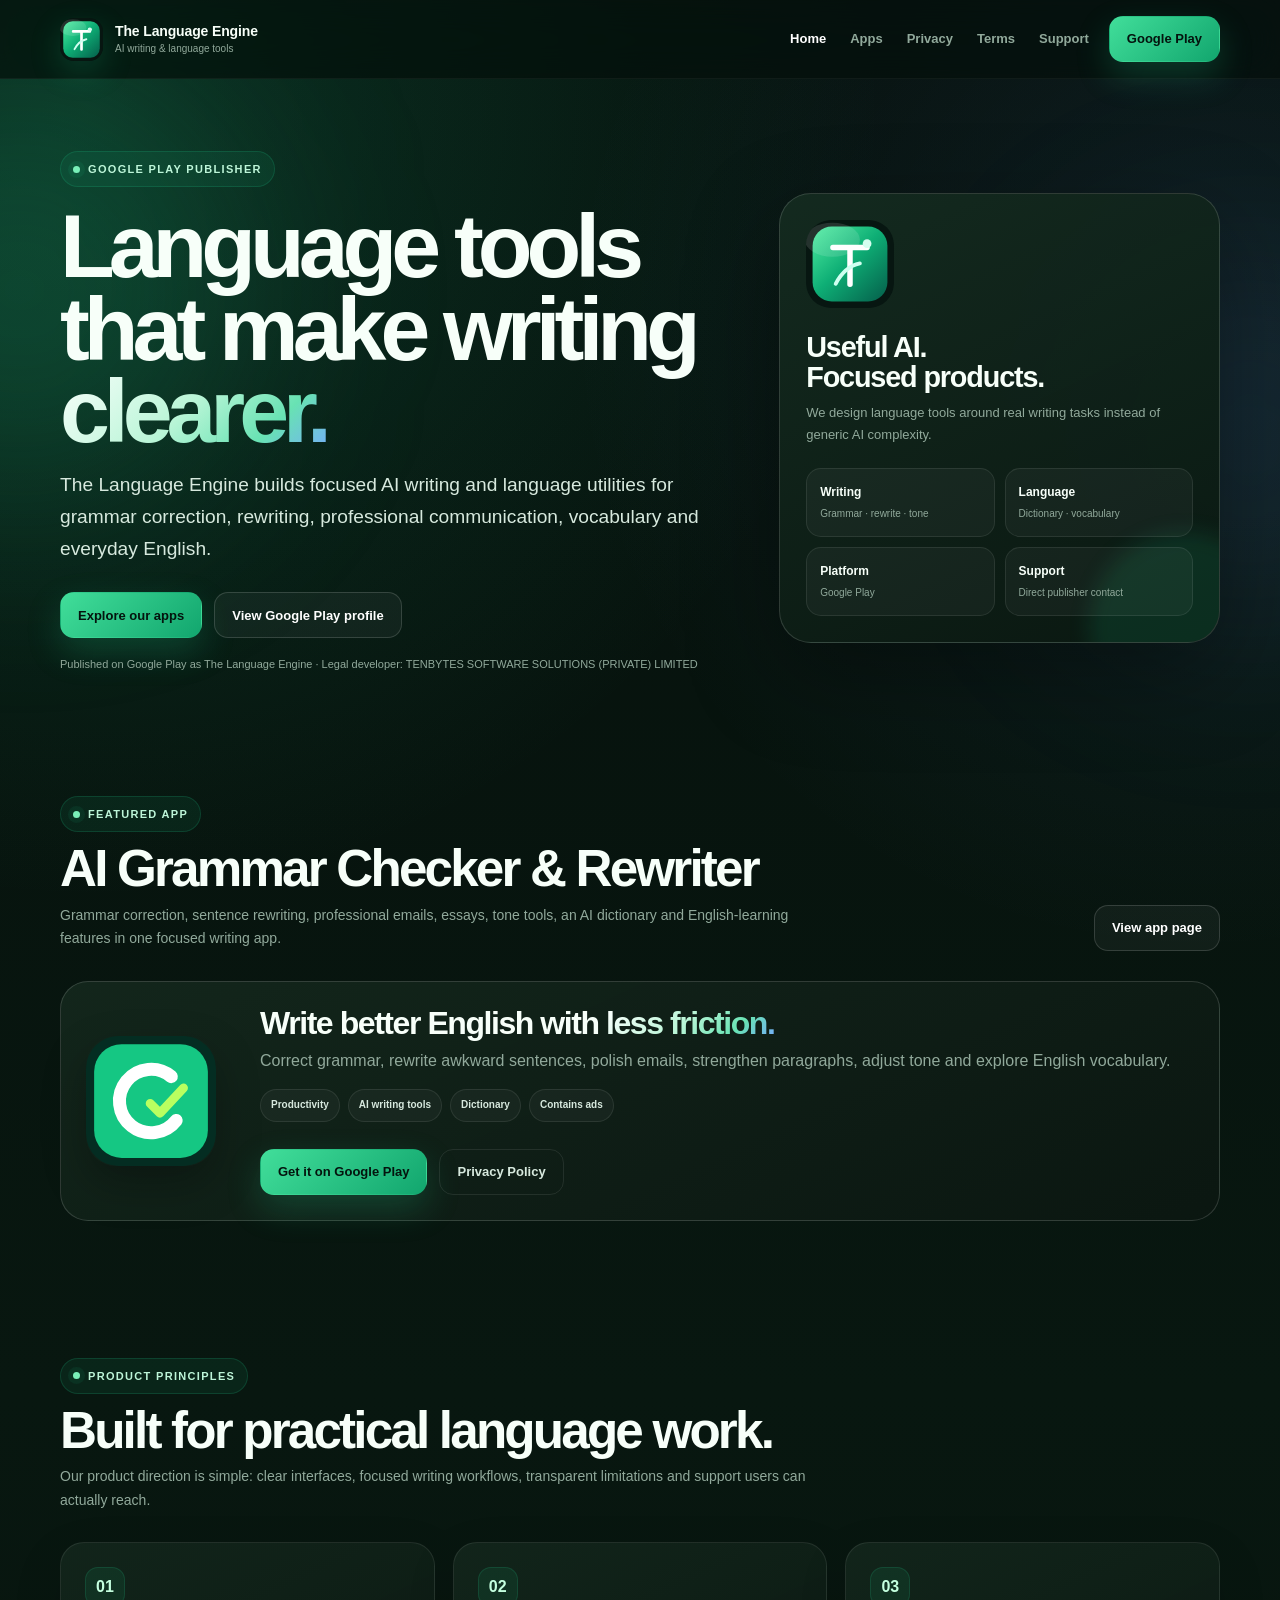
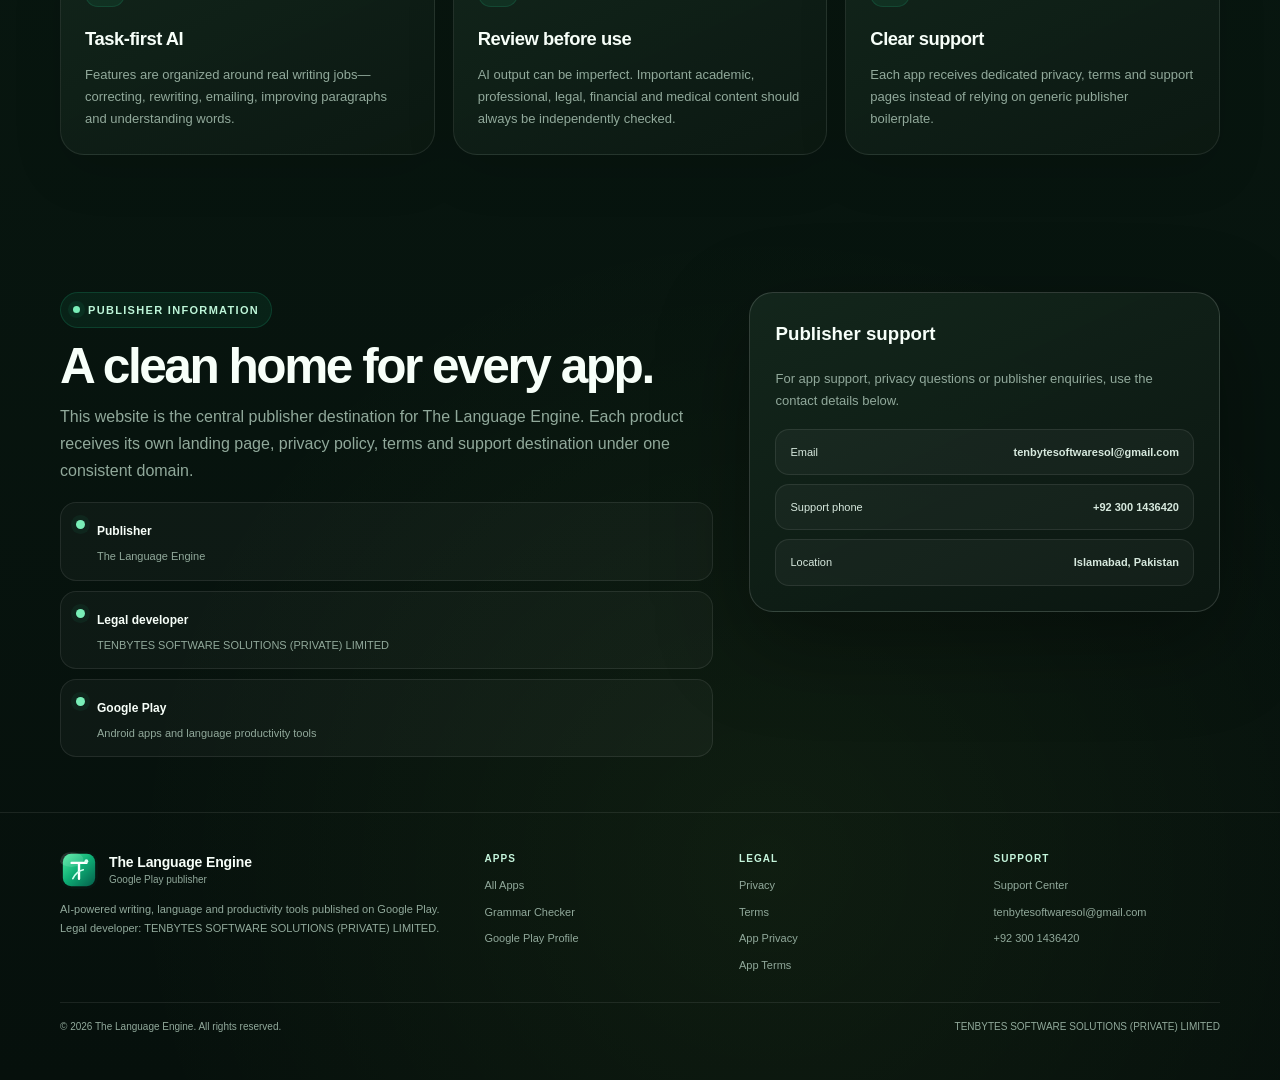
==== index.html @ 13996f9b "the language engine" ====
<!doctype html>
<html lang="en">
<head>

<meta charset="utf-8">
<meta name="viewport" content="width=device-width,initial-scale=1">
<title>The Language Engine — AI Writing &amp; Language Apps</title>
<meta name="description" content="The Language Engine publishes AI-powered writing, grammar, rewriting, vocabulary and language productivity apps on Google Play.">
<meta name="author" content="The Language Engine">
<meta name="robots" content="index,follow,max-image-preview:large">
<meta name="theme-color" content="#06100c">
<link rel="canonical" href="https://thelanguageengine.github.io/">
<link rel="icon" href="assets/images/tle-mark.svg" type="image/svg+xml">
<link rel="stylesheet" href="assets/css/site.css?v=1.0.0">
<script defer src="assets/js/site.js?v=1.0.0"></script>
<meta property="og:type" content="website">
<meta property="og:title" content="The Language Engine — AI Writing &amp; Language Apps">
<meta property="og:description" content="The Language Engine publishes AI-powered writing, grammar, rewriting, vocabulary and language productivity apps on Google Play.">
<meta property="og:url" content="https://thelanguageengine.github.io/">
<meta property="og:image" content="https://thelanguageengine.github.io/assets/images/tle-mark.svg">
<meta name="twitter:card" content="summary_large_image">
<script type="application/ld+json">{"@context": "https://schema.org", "@type": "Organization", "name": "The Language Engine", "url": "https://thelanguageengine.github.io/", "legalName": "TENBYTES SOFTWARE SOLUTIONS (PRIVATE) LIMITED", "sameAs": ["https://play.google.com/store/apps/developer?id=The+Language+Engine"], "email": "tenbytesoftwaresol@gmail.com", "address": {"@type": "PostalAddress", "streetAddress": "Malikabad Shopping Plaza, 2nd Floor, 6th Road", "addressLocality": "Islamabad", "addressCountry": "PK"}}</script>

</head>
<body>
<div class="ambient a" aria-hidden="true"></div><div class="ambient b" aria-hidden="true"></div>
<a class="skip-link" href="#main">Skip to content</a>

<header class="site-header">
  <div class="container nav">
    <a class="brand" href="">
      <img src="assets/images/tle-mark.svg" alt="The Language Engine mark">
      <span class="brand-copy"><strong>The Language Engine</strong><small>AI writing & language tools</small></span>
    </a>
    <nav class="desktop-nav" aria-label="Primary"><a href="index.html" aria-current="page">Home</a><a href="apps/" >Apps</a><a href="privacy/" >Privacy</a><a href="terms/" >Terms</a><a href="support/" >Support</a></nav>
    <div class="nav-actions">
      <a class="button button-primary" href="https://play.google.com/store/apps/developer?id=The+Language+Engine" target="_blank" rel="noreferrer">Google Play</a>
      <button class="menu-button" data-menu-button type="button" aria-label="Open menu" aria-expanded="false">☰</button>
    </div>
  </div>
  <div class="container mobile-menu" data-mobile-menu><nav><a href="index.html">Home</a><a href="apps/">Apps</a><a href="privacy/">Privacy</a><a href="terms/">Terms</a><a href="support/">Support</a></nav></div>
</header>

<main id="main">
  <section class="hero">
    <div class="container hero-grid">
      <div class="reveal">
        <span class="kicker">Google Play publisher</span>
        <h1>Language tools that make writing <span>clearer.</span></h1>
        <p class="hero-lead">The Language Engine builds focused AI writing and language utilities for grammar correction, rewriting, professional communication, vocabulary and everyday English.</p>
        <div class="hero-actions">
          <a class="button button-primary" href="./apps/">Explore our apps</a>
          <a class="button button-secondary" href="https://play.google.com/store/apps/developer?id=The+Language+Engine" target="_blank" rel="noreferrer">View Google Play profile</a>
        </div>
        <p class="micro">Published on Google Play as The Language Engine · Legal developer: TENBYTES SOFTWARE SOLUTIONS (PRIVATE) LIMITED</p>
      </div>
      <aside class="hero-card reveal">
        <img class="mark" src="./assets/images/tle-mark.svg" alt="The Language Engine">
        <h2>Useful AI.<br>Focused products.</h2>
        <p>We design language tools around real writing tasks instead of generic AI complexity.</p>
        <div class="stat-grid">
          <div class="stat"><strong>Writing</strong><span>Grammar · rewrite · tone</span></div>
          <div class="stat"><strong>Language</strong><span>Dictionary · vocabulary</span></div>
          <div class="stat"><strong>Platform</strong><span>Google Play</span></div>
          <div class="stat"><strong>Support</strong><span>Direct publisher contact</span></div>
        </div>
      </aside>
    </div>
  </section>

  <section class="section-tight">
    <div class="container">
      <div class="section-head reveal">
        <div class="copy"><span class="eyebrow">Featured app</span><h2>AI Grammar Checker & Rewriter</h2><p>Grammar correction, sentence rewriting, professional emails, essays, tone tools, an AI dictionary and English-learning features in one focused writing app.</p></div>
        <a class="button button-secondary" href="./apps/grammar-checker/">View app page</a>
      </div>
      <div class="app-feature reveal">
        <img class="app-icon" src="https://play-lh.googleusercontent.com/R-qGQ0qXd2VXi23OhRo53m7S9HLStBPAxir4neXmx7lSnwA0Quhf95ZzRljVlkNNecXjntxBuPU-_KhAnXCkqQ%3Dw240-h480" onerror="this.onerror=null;this.src='./assets/images/grammar-fallback.svg';" alt="AI Grammar Checker & Rewriter app icon">
        <div>
          <h3>Write better English with <span class="gradient-text">less friction.</span></h3>
          <p>Correct grammar, rewrite awkward sentences, polish emails, strengthen paragraphs, adjust tone and explore English vocabulary.</p>
          <div class="app-meta"><span class="pill">Productivity</span><span class="pill">AI writing tools</span><span class="pill">Dictionary</span><span class="pill">Contains ads</span></div>
          <div class="hero-actions">
            <a class="button button-primary" data-play-link href="https://play.google.com/store/apps/details?id=com.syntaxly.grammarchecker.ai.dictionary.spellchecker" target="_blank" rel="noreferrer">Get it on Google Play</a>
            <a class="button button-ghost" href="./apps/grammar-checker/privacy/">Privacy Policy</a>
          </div>
        </div>
      </div>
    </div>
  </section>

  <section class="section">
    <div class="container">
      <div class="section-head reveal"><div class="copy"><span class="eyebrow">Product principles</span><h2>Built for practical language work.</h2><p>Our product direction is simple: clear interfaces, focused writing workflows, transparent limitations and support users can actually reach.</p></div></div>
      <div class="grid-3">
        <article class="card reveal"><div class="icon">01</div><h3>Task-first AI</h3><p>Features are organized around real writing jobs—correcting, rewriting, emailing, improving paragraphs and understanding words.</p></article>
        <article class="card reveal"><div class="icon">02</div><h3>Review before use</h3><p>AI output can be imperfect. Important academic, professional, legal, financial and medical content should always be independently checked.</p></article>
        <article class="card reveal"><div class="icon">03</div><h3>Clear support</h3><p>Each app receives dedicated privacy, terms and support pages instead of relying on generic publisher boilerplate.</p></article>
      </div>
    </div>
  </section>

  <section class="section-tight">
    <div class="container split">
      <div class="reveal">
        <span class="eyebrow">Publisher information</span>
        <h2 style="font-size:clamp(2rem,4vw,3.1rem);letter-spacing:-.05em;line-height:1;margin:14px 0 12px">A clean home for every app.</h2>
        <p style="color:var(--muted);margin:0">This website is the central publisher destination for The Language Engine. Each product receives its own landing page, privacy policy, terms and support destination under one consistent domain.</p>
        <div class="list">
          <div class="list-row"><span class="dot"></span><div><b>Publisher</b><span>The Language Engine</span></div></div>
          <div class="list-row"><span class="dot"></span><div><b>Legal developer</b><span>TENBYTES SOFTWARE SOLUTIONS (PRIVATE) LIMITED</span></div></div>
          <div class="list-row"><span class="dot"></span><div><b>Google Play</b><span>Android apps and language productivity tools</span></div></div>
        </div>
      </div>
      <aside class="contact-card reveal">
        <h3>Publisher support</h3>
        <p style="color:var(--muted);font-size:13px">For app support, privacy questions or publisher enquiries, use the contact details below.</p>
        <div class="contact-list">
          <a href="mailto:tenbytesoftwaresol@gmail.com"><span>Email</span><strong>tenbytesoftwaresol@gmail.com</strong></a>
          <a href="tel:+923001436420"><span>Support phone</span><strong>+92 300 1436420</strong></a>
          <div class="contact-line"><span>Location</span><strong>Islamabad, Pakistan</strong></div>
        </div>
      </aside>
    </div>
  </section>
</main>

<footer class="footer">
  <div class="container footer-grid">
    <div>
      <div class="footer-brand">
        <img src="assets/images/tle-mark.svg" alt="">
        <div class="brand-copy"><strong>The Language Engine</strong><small>Google Play publisher</small></div>
      </div>
      <p>AI-powered writing, language and productivity tools published on Google Play. Legal developer: TENBYTES SOFTWARE SOLUTIONS (PRIVATE) LIMITED.</p>
    </div>
    <div class="footer-links">
      <strong>Apps</strong>
      <a href="apps/">All Apps</a>
      <a href="apps/grammar-checker/">Grammar Checker</a>
      <a href="https://play.google.com/store/apps/developer?id=The+Language+Engine" target="_blank" rel="noreferrer">Google Play Profile</a>
    </div>
    <div class="footer-links">
      <strong>Legal</strong>
      <a href="privacy/">Privacy</a>
      <a href="terms/">Terms</a>
      <a href="apps/grammar-checker/privacy/">App Privacy</a>
      <a href="apps/grammar-checker/terms/">App Terms</a>
    </div>
    <div class="footer-links">
      <strong>Support</strong>
      <a href="support/">Support Center</a>
      <a href="mailto:tenbytesoftwaresol@gmail.com">tenbytesoftwaresol@gmail.com</a>
      <a href="tel:+923001436420">+92 300 1436420</a>
    </div>
  </div>
  <div class="container copyright">
    <span>© <span data-year></span> The Language Engine. All rights reserved.</span>
    <span>TENBYTES SOFTWARE SOLUTIONS (PRIVATE) LIMITED</span>
  </div>
</footer>

</body>
</html>
---- assets/css/site.css ----
:root{
  --bg:#06100c;
  --bg2:#081710;
  --surface:#0e1d16;
  --surface2:#12251c;
  --surface3:#172d23;
  --text:#f7fff9;
  --soft:#d7e9de;
  --muted:#91a99b;
  --line:rgba(255,255,255,.085);
  --line-strong:rgba(255,255,255,.15);
  --green:#1fc889;
  --green2:#79efb8;
  --mint:#c4ffdf;
  --lime:#b5ff5d;
  --blue:#66a3ff;
  --amber:#f2be61;
  --red:#ff9088;
  --container:1160px;
  --header:78px;
  --radius:24px;
  --shadow:0 30px 90px rgba(0,0,0,.34);
}
*{box-sizing:border-box}
html{scroll-behavior:smooth;scroll-padding-top:98px}
body{
  margin:0;color:var(--text);
  font-family:-apple-system,BlinkMacSystemFont,"SF Pro Display","SF Pro Text","Inter","Segoe UI",Roboto,Arial,sans-serif;
  line-height:1.68;-webkit-font-smoothing:antialiased;overflow-x:hidden;
  background:
    radial-gradient(circle at 7% 4%,rgba(31,200,137,.18),transparent 28%),
    radial-gradient(circle at 94% 12%,rgba(102,163,255,.09),transparent 24%),
    radial-gradient(circle at 60% 92%,rgba(181,255,93,.05),transparent 25%),
    linear-gradient(180deg,var(--bg),var(--bg2) 52%,var(--bg));
}
a{color:inherit;text-decoration:none}
img{display:block;max-width:100%}
button{font:inherit}
.container{width:min(calc(100% - 40px),var(--container));margin-inline:auto}
.skip-link{position:fixed;left:12px;top:12px;transform:translateY(-180%);z-index:999;background:#fff;color:#08110d;padding:10px 14px;border-radius:10px}
.skip-link:focus{transform:none}
.ambient{position:fixed;border-radius:999px;filter:blur(110px);pointer-events:none;z-index:-1}
.ambient.a{width:420px;height:420px;left:-190px;top:80px;background:rgba(31,200,137,.20)}
.ambient.b{width:360px;height:360px;right:-150px;top:260px;background:rgba(102,163,255,.10)}

.site-header{
  position:sticky;top:0;z-index:100;min-height:var(--header);
  background:rgba(6,16,12,.72);
  border-bottom:1px solid rgba(255,255,255,.045);
  backdrop-filter:blur(20px) saturate(145%);
  -webkit-backdrop-filter:blur(20px) saturate(145%);
}
.nav{min-height:var(--header);display:flex;align-items:center;gap:20px}
.brand{display:flex;align-items:center;gap:12px;min-width:0}
.brand img{width:43px;height:43px;border-radius:14px;box-shadow:0 11px 32px rgba(31,200,137,.2)}
.brand-copy{display:grid;min-width:0;line-height:1.05}
.brand-copy strong{font-size:14px;letter-spacing:-.01em}
.brand-copy small{margin-top:5px;color:var(--muted);font-size:10px;white-space:nowrap;overflow:hidden;text-overflow:ellipsis}
.desktop-nav{display:flex;align-items:center;gap:24px;margin-left:auto}
.desktop-nav a{font-size:13px;font-weight:670;color:var(--muted);transition:.2s}
.desktop-nav a:hover,.desktop-nav a[aria-current="page"]{color:#fff}
.nav-actions{display:flex;align-items:center;gap:10px}
.menu-button{display:none;width:42px;height:42px;border-radius:13px;border:1px solid var(--line);background:rgba(255,255,255,.04);color:#fff}
.mobile-menu{display:none;padding-bottom:18px}
.mobile-menu.open{display:block}
.mobile-menu nav{display:grid;gap:8px}
.mobile-menu a{padding:13px 14px;border-radius:14px;background:rgba(255,255,255,.035);border:1px solid var(--line);font-weight:700;color:var(--soft)}

.button{
  min-height:46px;padding:0 17px;border-radius:14px;display:inline-flex;align-items:center;justify-content:center;gap:8px;
  border:1px solid transparent;font-size:13px;font-weight:820;transition:transform .2s ease,box-shadow .2s ease,background .2s ease,border-color .2s ease
}
.button:hover{transform:translateY(-2px)}
.button-primary{background:linear-gradient(135deg,#41de9a,#12a66e);color:#04140e;box-shadow:0 14px 34px rgba(31,200,137,.22)}
.button-secondary{background:rgba(255,255,255,.045);border-color:var(--line-strong);color:#fff}
.button-ghost{background:transparent;border-color:var(--line);color:var(--soft)}

.hero{padding:72px 0 56px}
.hero-grid{display:grid;grid-template-columns:minmax(0,1.08fr) minmax(300px,.72fr);gap:58px;align-items:center}
.kicker,.eyebrow{
  display:inline-flex;align-items:center;gap:8px;padding:8px 12px;border-radius:999px;
  background:rgba(31,200,137,.08);border:1px solid rgba(31,200,137,.18);
  color:#bdf5d8;font-size:11px;font-weight:820;letter-spacing:.12em;text-transform:uppercase
}
.kicker::before,.eyebrow::before{content:"";width:7px;height:7px;border-radius:50%;background:var(--green2);box-shadow:0 0 0 5px rgba(31,200,137,.08)}
.hero h1{margin:18px 0 16px;font-size:clamp(3rem,7vw,6.3rem);line-height:.92;letter-spacing:-.067em}
.hero h1 span,.gradient-text{
  background:linear-gradient(135deg,#fff 0%,#b8f5d6 48%,#68e2b3 76%,#75a9ff 100%);
  -webkit-background-clip:text;background-clip:text;color:transparent
}
.hero-lead{margin:0;max-width:780px;color:var(--soft);font-size:clamp(1rem,1.8vw,1.2rem)}
.hero-actions{display:flex;gap:12px;flex-wrap:wrap;margin-top:27px}
.micro{margin-top:17px;color:var(--muted);font-size:11px}

.hero-card{
  position:relative;padding:26px;border-radius:32px;overflow:hidden;
  background:linear-gradient(155deg,rgba(20,43,32,.97),rgba(10,24,17,.98));
  border:1px solid var(--line-strong);box-shadow:var(--shadow)
}
.hero-card::after{content:"";position:absolute;inset:auto -60px -80px auto;width:190px;height:190px;border-radius:50%;background:rgba(31,200,137,.12);filter:blur(10px)}
.hero-card .mark{width:88px;height:88px;border-radius:25px;margin-bottom:24px}
.hero-card h2{font-size:1.8rem;line-height:1.05;letter-spacing:-.04em;margin:0 0 10px}
.hero-card p{margin:0;color:var(--muted);font-size:13px}
.stat-grid{display:grid;grid-template-columns:1fr 1fr;gap:10px;margin-top:22px;position:relative;z-index:2}
.stat{padding:13px;border-radius:15px;background:rgba(255,255,255,.04);border:1px solid var(--line)}
.stat strong,.stat span{display:block}.stat strong{font-size:12px}.stat span{margin-top:4px;color:var(--muted);font-size:10px}

.section{padding:82px 0}
.section-tight{padding:55px 0}
.section-head{display:flex;justify-content:space-between;gap:30px;align-items:end;margin-bottom:30px}
.section-head .copy{max-width:750px}
.section-head h2{margin:11px 0 9px;font-size:clamp(2rem,4vw,3.4rem);line-height:1;letter-spacing:-.055em}
.section-head p{margin:0;color:var(--muted);font-size:14px}

.grid-3{display:grid;grid-template-columns:repeat(3,minmax(0,1fr));gap:18px}
.grid-2{display:grid;grid-template-columns:repeat(2,minmax(0,1fr));gap:18px}
.card{
  min-width:0;padding:24px;border-radius:24px;
  background:linear-gradient(155deg,rgba(20,39,29,.88),rgba(12,25,18,.94));
  border:1px solid var(--line);box-shadow:0 18px 50px rgba(0,0,0,.12)
}
.card h3{margin:0 0 9px;font-size:1.15rem;letter-spacing:-.025em}
.card p{margin:0;color:var(--muted);font-size:13px}
.card .icon{width:40px;height:40px;border-radius:13px;display:grid;place-items:center;margin-bottom:17px;background:rgba(31,200,137,.09);border:1px solid rgba(31,200,137,.16);color:var(--mint);font-weight:900}

.app-feature{
  display:grid;grid-template-columns:150px minmax(0,1fr);gap:24px;align-items:center;
  padding:25px;border-radius:28px;background:linear-gradient(155deg,rgba(20,39,29,.94),rgba(11,23,17,.98));
  border:1px solid var(--line-strong)
}
.app-icon{width:130px;height:130px;border-radius:30px;object-fit:cover;box-shadow:0 18px 44px rgba(0,0,0,.26)}
.app-feature h3{font-size:2rem;line-height:1.04;letter-spacing:-.045em;margin:0 0 8px}
.app-feature p{margin:0;color:var(--muted)}
.app-meta{display:flex;flex-wrap:wrap;gap:8px;margin:14px 0 0}
.pill{padding:7px 10px;border-radius:999px;border:1px solid var(--line);background:rgba(255,255,255,.035);font-size:10px;color:var(--soft);font-weight:720}

.screens{display:flex;gap:14px;overflow-x:auto;padding:6px 2px 18px;scroll-snap-type:x proximity;scrollbar-width:thin}
.screen{flex:0 0 205px;scroll-snap-align:start;border-radius:25px;overflow:hidden;border:1px solid var(--line-strong);background:#082019;box-shadow:0 18px 40px rgba(0,0,0,.2)}
.screen img{width:100%;height:auto;aspect-ratio:526/296;object-fit:cover}
.screen small{display:block;padding:10px 12px;color:var(--muted);font-size:10px}

.split{display:grid;grid-template-columns:minmax(0,1fr) minmax(280px,.72fr);gap:36px;align-items:start}
.list{display:grid;gap:10px;margin-top:18px}
.list-row{display:flex;gap:12px;padding:14px 15px;border-radius:16px;background:rgba(255,255,255,.03);border:1px solid var(--line)}
.list-row b{font-size:12px}.list-row span{display:block;margin-top:3px;color:var(--muted);font-size:11px}
.dot{width:9px;height:9px;border-radius:50%;background:var(--green2);margin-top:5px;box-shadow:0 0 0 5px rgba(31,200,137,.07);flex:0 0 auto}

.callout{padding:20px;border-radius:19px;background:rgba(31,200,137,.055);border:1px solid rgba(31,200,137,.17)}
.callout.warning{background:rgba(242,190,97,.055);border-color:rgba(242,190,97,.17)}
.callout.danger{background:rgba(255,144,136,.05);border-color:rgba(255,144,136,.16)}
.callout strong{display:block;margin-bottom:6px}
.callout p{margin:0!important;color:var(--soft);font-size:13px}

.breadcrumbs{display:flex;flex-wrap:wrap;gap:8px;color:var(--muted);font-size:12px;margin-bottom:22px}
.breadcrumbs a:hover{color:#fff}
.legal-hero{padding:58px 0 38px}
.legal-hero h1{margin:15px 0 12px;font-size:clamp(2.7rem,6vw,5.2rem);line-height:.95;letter-spacing:-.06em}
.legal-hero p{max-width:820px;margin:0;color:var(--soft)}
.tabs{border-block:1px solid var(--line);background:rgba(255,255,255,.018)}
.tabs .container{display:flex;gap:8px;overflow-x:auto;padding-block:13px;scrollbar-width:none}
.tabs .container::-webkit-scrollbar{display:none}
.tabs a{white-space:nowrap;padding:8px 11px;border-radius:999px;color:var(--muted);font-size:11px;font-weight:760;border:1px solid transparent}
.tabs a.active,.tabs a:hover{color:#fff;background:rgba(255,255,255,.045);border-color:var(--line)}

.legal-layout{display:grid;grid-template-columns:260px minmax(0,1fr);gap:44px;align-items:start}
.toc{position:sticky;top:105px;padding:20px;border-radius:22px;border:1px solid var(--line);background:rgba(255,255,255,.025)}
.toc strong{font-size:10px;text-transform:uppercase;letter-spacing:.13em;color:#c8f5dc}
.toc nav{display:grid;gap:7px;margin-top:13px}
.toc a{padding:7px 9px;border-radius:9px;color:var(--muted);font-size:11px}
.toc a:hover{color:#fff;background:rgba(255,255,255,.04)}
.document{min-width:0}
.doc-section{padding-bottom:32px;margin-bottom:32px;border-bottom:1px solid var(--line);scroll-margin-top:110px}
.doc-section:last-child{border-bottom:0}
.doc-number{display:inline-grid;place-items:center;min-width:34px;height:34px;padding-inline:8px;border-radius:11px;background:rgba(31,200,137,.08);border:1px solid rgba(31,200,137,.16);color:#bff4d9;font-size:10px;font-weight:900;margin-bottom:11px}
.doc-section h2{margin:0 0 12px;font-size:clamp(1.4rem,3vw,2rem);letter-spacing:-.035em;line-height:1.15}
.doc-section h3{margin:22px 0 8px;font-size:1rem}
.doc-section p,.doc-section li{color:var(--soft);font-size:14px}
.doc-section p{margin:0 0 12px}
.doc-section ul{padding-left:20px}.doc-section li{margin:7px 0}
.inline-link{color:#bff4d9;text-decoration:underline;text-decoration-color:rgba(191,244,217,.35);text-underline-offset:3px}
.info-grid{display:grid;gap:10px;margin-top:16px}
.info-row{display:grid;grid-template-columns:170px 1fr 1fr;gap:14px;padding:14px;border-radius:15px;background:rgba(255,255,255,.03);border:1px solid var(--line)}
.info-row strong{font-size:11px}.info-row span{font-size:11px;color:var(--muted)}

.contact-card{padding:25px;border-radius:24px;background:linear-gradient(155deg,rgba(20,39,29,.94),rgba(11,23,17,.98));border:1px solid var(--line-strong);box-shadow:var(--shadow)}
.contact-card h2,.contact-card h3{margin-top:0}
.contact-list{display:grid;gap:9px;margin-top:17px}
.contact-list a,.contact-line{display:flex;justify-content:space-between;gap:16px;padding:13px 14px;border-radius:14px;background:rgba(255,255,255,.035);border:1px solid var(--line);font-size:11px;color:var(--soft)}
.contact-list a:hover{background:rgba(255,255,255,.055)}

.footer{padding:38px 0 44px;border-top:1px solid var(--line)}
.footer-grid{display:grid;grid-template-columns:1.4fr .8fr .8fr .8fr;gap:28px}
.footer-brand{display:flex;gap:11px;align-items:center}
.footer-brand img{width:38px;height:38px;border-radius:12px}
.footer p{margin:11px 0 0;color:var(--muted);font-size:11px;max-width:420px}
.footer-links{display:grid;gap:8px;align-content:start}
.footer-links strong{font-size:10px;color:#c5f5dc;text-transform:uppercase;letter-spacing:.11em}
.footer-links a{font-size:11px;color:var(--muted)}.footer-links a:hover{color:#fff}
.copyright{display:flex;justify-content:space-between;gap:20px;margin-top:28px;padding-top:16px;border-top:1px solid var(--line);font-size:10px;color:var(--muted)}

.reveal{opacity:0;transform:translateY(15px);transition:opacity .55s ease,transform .55s ease}
.reveal.visible{opacity:1;transform:none}

@media(max-width:930px){
  .desktop-nav,.nav-actions>.button{display:none}.menu-button{display:block}.nav-actions{margin-left:auto}
  .hero-grid,.split,.legal-layout{grid-template-columns:1fr}
  .toc{position:static}.toc nav{grid-template-columns:1fr 1fr}
  .grid-3{grid-template-columns:1fr 1fr}.footer-grid{grid-template-columns:1fr 1fr}.footer-grid>div:first-child{grid-column:1/-1}
}
@media(max-width:640px){
  .container{width:min(calc(100% - 26px),var(--container))}
  .hero{padding-top:48px}.hero h1{font-size:clamp(3rem,15vw,4.5rem)}
  .hero-actions{display:grid}.hero-actions .button{width:100%}
  .grid-3,.grid-2{grid-template-columns:1fr}
  .app-feature{grid-template-columns:1fr}.app-icon{width:100px;height:100px}
  .section-head{display:block}.section-head .button{margin-top:16px}
  .toc nav{grid-template-columns:1fr}.info-row{grid-template-columns:1fr}
  .footer-grid{grid-template-columns:1fr}.footer-grid>div:first-child{grid-column:auto}
  .copyright{flex-direction:column}
}
@media(prefers-reduced-motion:reduce){
  html{scroll-behavior:auto}*{transition:none!important}.reveal{opacity:1;transform:none}
}
:focus-visible{outline:3px solid rgba(121,239,184,.55);outline-offset:3px;border-radius:7px}
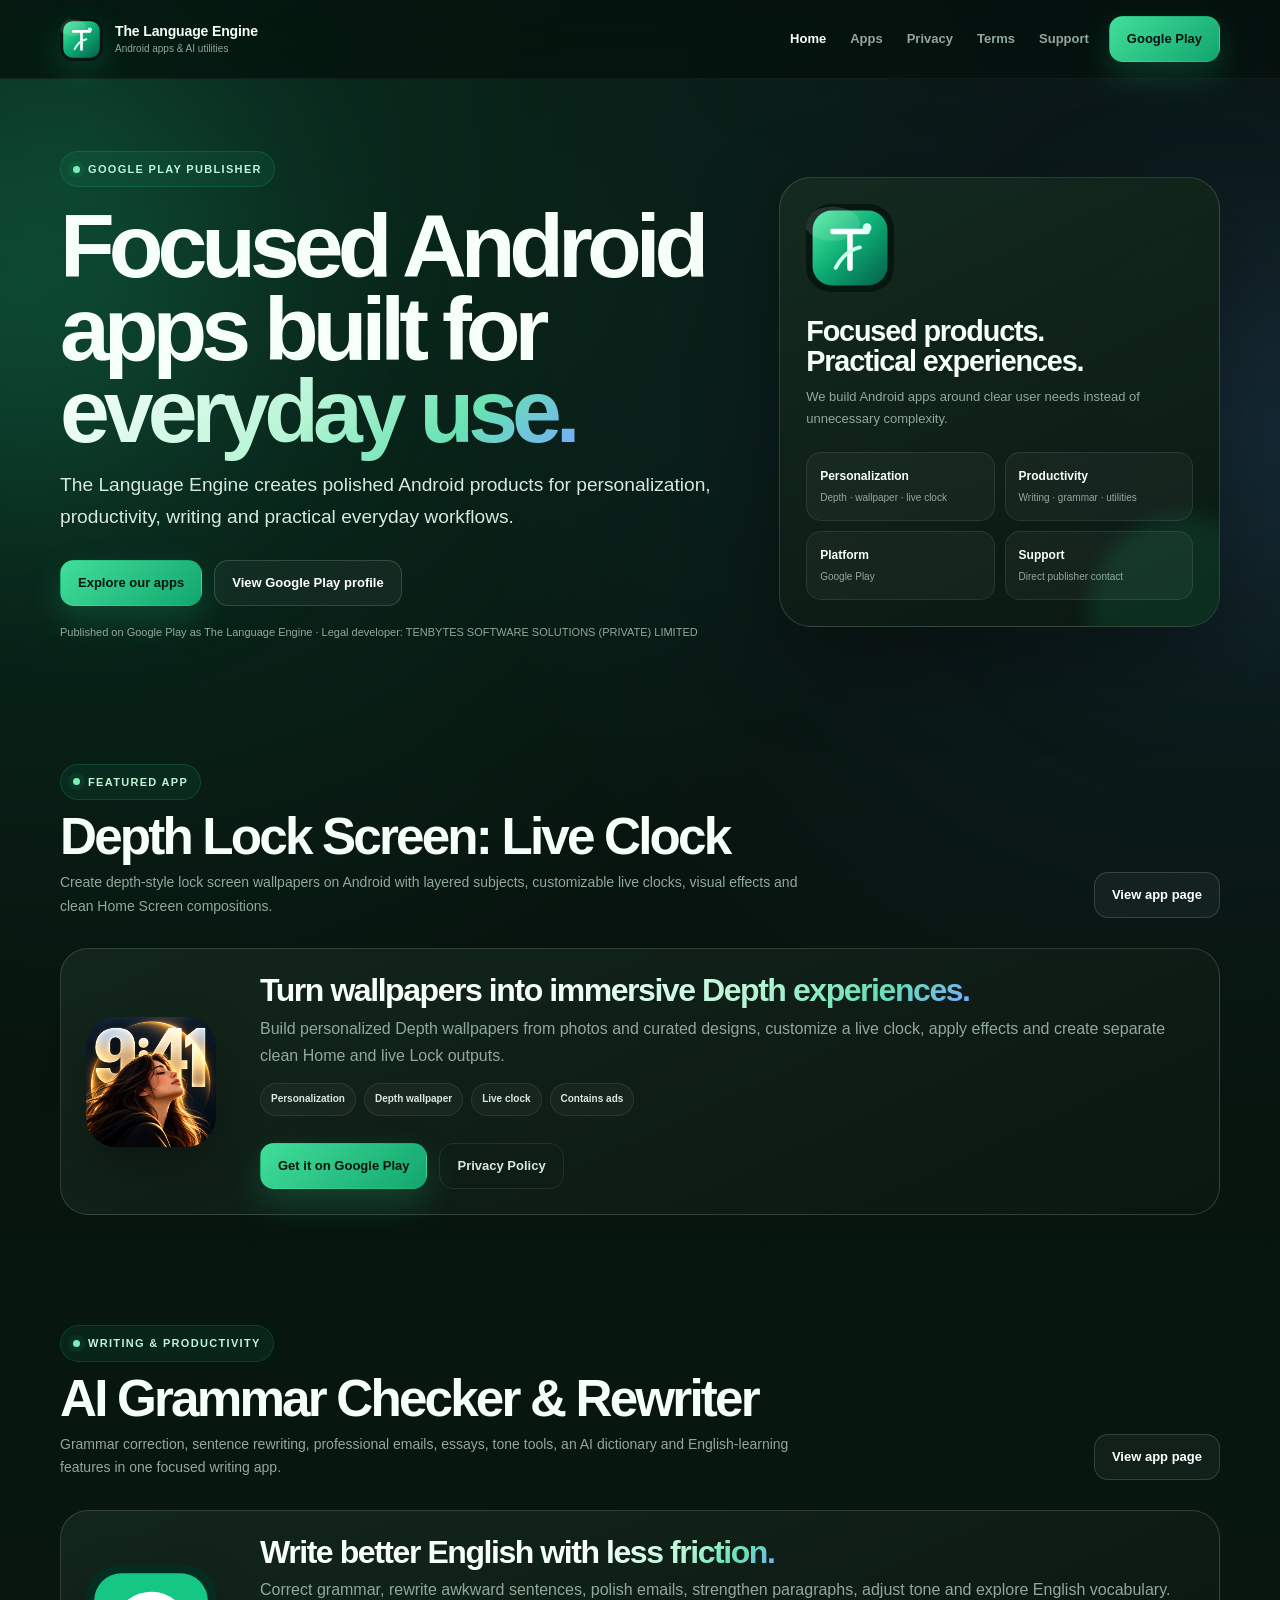
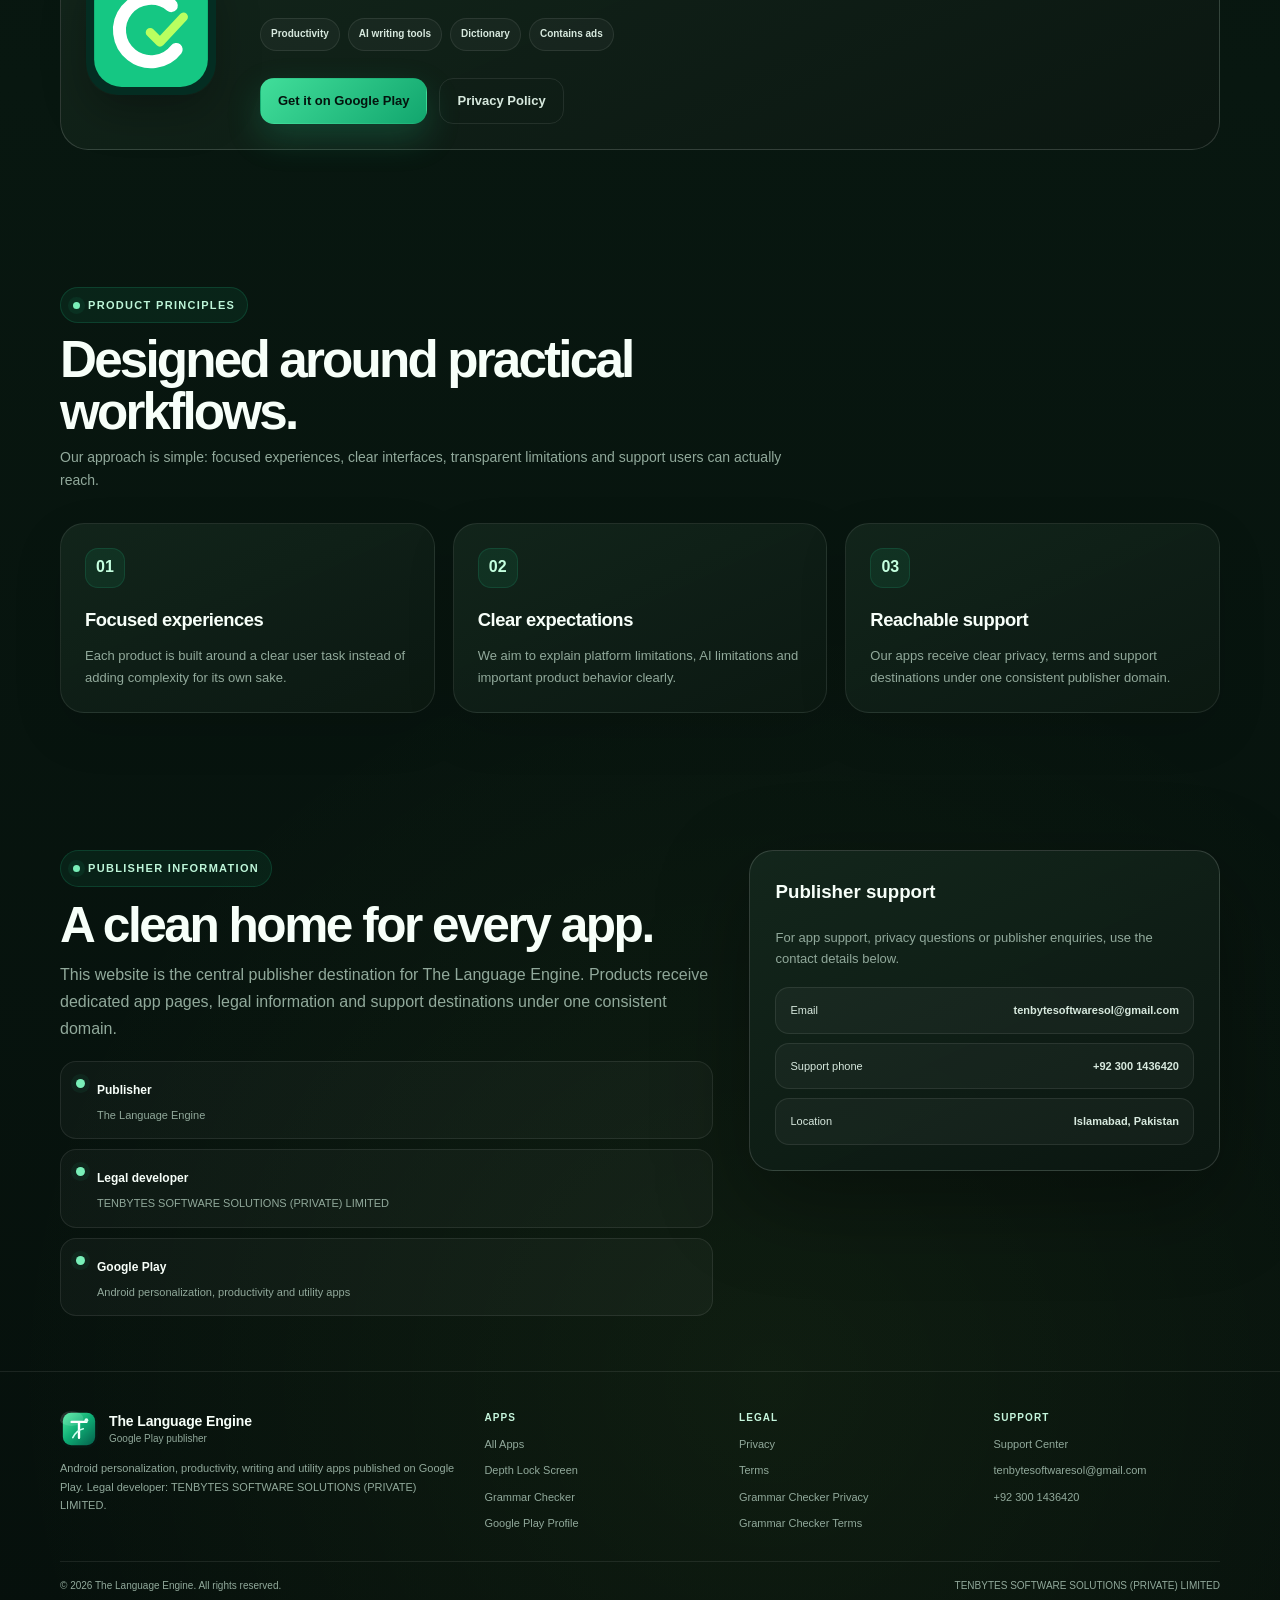
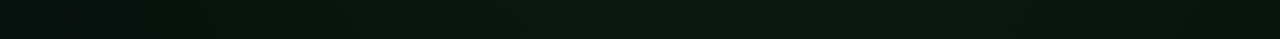
==== commit 738a8197: "Update index.html" ====
--- a/index.html
+++ b/index.html
@@ -4,161 +4,840 @@
 
 <meta charset="utf-8">
 <meta name="viewport" content="width=device-width,initial-scale=1">
-<title>The Language Engine — AI Writing &amp; Language Apps</title>
-<meta name="description" content="The Language Engine publishes AI-powered writing, grammar, rewriting, vocabulary and language productivity apps on Google Play.">
+
+<title>The Language Engine — Android Apps & AI Utilities</title>
+
+<meta
+  name="description"
+  content="The Language Engine publishes Android apps for personalization, productivity, writing and everyday utility on Google Play."
+>
+
 <meta name="author" content="The Language Engine">
 <meta name="robots" content="index,follow,max-image-preview:large">
 <meta name="theme-color" content="#06100c">
+
 <link rel="canonical" href="https://thelanguageengine.github.io/">
-<link rel="icon" href="assets/images/tle-mark.svg" type="image/svg+xml">
-<link rel="stylesheet" href="assets/css/site.css?v=1.0.0">
-<script defer src="assets/js/site.js?v=1.0.0"></script>
+
+<link
+  rel="icon"
+  href="assets/images/tle-mark.svg"
+  type="image/svg+xml"
+>
+
+<link
+  rel="stylesheet"
+  href="assets/css/site.css?v=1.0.0"
+>
+
+<script
+  defer
+  src="assets/js/site.js?v=1.0.0">
+</script>
+
+<!-- Open Graph -->
 <meta property="og:type" content="website">
-<meta property="og:title" content="The Language Engine — AI Writing &amp; Language Apps">
-<meta property="og:description" content="The Language Engine publishes AI-powered writing, grammar, rewriting, vocabulary and language productivity apps on Google Play.">
-<meta property="og:url" content="https://thelanguageengine.github.io/">
-<meta property="og:image" content="https://thelanguageengine.github.io/assets/images/tle-mark.svg">
+
+<meta
+  property="og:title"
+  content="The Language Engine — Android Apps & AI Utilities"
+>
+
+<meta
+  property="og:description"
+  content="Android personalization, productivity, writing and AI utilities published by The Language Engine."
+>
+
+<meta
+  property="og:url"
+  content="https://thelanguageengine.github.io/"
+>
+
+<meta
+  property="og:image"
+  content="https://thelanguageengine.github.io/assets/images/tle-mark.svg"
+>
+
 <meta name="twitter:card" content="summary_large_image">
-<script type="application/ld+json">{"@context": "https://schema.org", "@type": "Organization", "name": "The Language Engine", "url": "https://thelanguageengine.github.io/", "legalName": "TENBYTES SOFTWARE SOLUTIONS (PRIVATE) LIMITED", "sameAs": ["https://play.google.com/store/apps/developer?id=The+Language+Engine"], "email": "tenbytesoftwaresol@gmail.com", "address": {"@type": "PostalAddress", "streetAddress": "Malikabad Shopping Plaza, 2nd Floor, 6th Road", "addressLocality": "Islamabad", "addressCountry": "PK"}}</script>
+
+<!-- Organization structured data -->
+<script type="application/ld+json">
+{
+  "@context": "https://schema.org",
+  "@type": "Organization",
+  "name": "The Language Engine",
+  "url": "https://thelanguageengine.github.io/",
+  "legalName": "TENBYTES SOFTWARE SOLUTIONS (PRIVATE) LIMITED",
+  "sameAs": [
+    "https://play.google.com/store/apps/developer?id=The+Language+Engine"
+  ],
+  "email": "tenbytesoftwaresol@gmail.com",
+  "address": {
+    "@type": "PostalAddress",
+    "streetAddress": "Malikabad Shopping Plaza, 2nd Floor, 6th Road",
+    "addressLocality": "Islamabad",
+    "addressCountry": "PK"
+  }
+}
+</script>
 
 </head>
+
 <body>
-<div class="ambient a" aria-hidden="true"></div><div class="ambient b" aria-hidden="true"></div>
+
+<div class="ambient a" aria-hidden="true"></div>
+<div class="ambient b" aria-hidden="true"></div>
+
 <a class="skip-link" href="#main">Skip to content</a>
 
+
+<!-- =========================================================
+     HEADER
+     ========================================================= -->
 <header class="site-header">
+
   <div class="container nav">
-    <a class="brand" href="">
-      <img src="assets/images/tle-mark.svg" alt="The Language Engine mark">
-      <span class="brand-copy"><strong>The Language Engine</strong><small>AI writing & language tools</small></span>
+
+    <a class="brand" href="./">
+
+      <img
+        src="assets/images/tle-mark.svg"
+        alt="The Language Engine mark"
+      >
+
+      <span class="brand-copy">
+        <strong>The Language Engine</strong>
+        <small>Android apps & AI utilities</small>
+      </span>
+
     </a>
-    <nav class="desktop-nav" aria-label="Primary"><a href="index.html" aria-current="page">Home</a><a href="apps/" >Apps</a><a href="privacy/" >Privacy</a><a href="terms/" >Terms</a><a href="support/" >Support</a></nav>
-    <div class="nav-actions">
-      <a class="button button-primary" href="https://play.google.com/store/apps/developer?id=The+Language+Engine" target="_blank" rel="noreferrer">Google Play</a>
-      <button class="menu-button" data-menu-button type="button" aria-label="Open menu" aria-expanded="false">☰</button>
-    </div>
-  </div>
-  <div class="container mobile-menu" data-mobile-menu><nav><a href="index.html">Home</a><a href="apps/">Apps</a><a href="privacy/">Privacy</a><a href="terms/">Terms</a><a href="support/">Support</a></nav></div>
-</header>
-
-<main id="main">
-  <section class="hero">
-    <div class="container hero-grid">
-      <div class="reveal">
-        <span class="kicker">Google Play publisher</span>
-        <h1>Language tools that make writing <span>clearer.</span></h1>
-        <p class="hero-lead">The Language Engine builds focused AI writing and language utilities for grammar correction, rewriting, professional communication, vocabulary and everyday English.</p>
-        <div class="hero-actions">
-          <a class="button button-primary" href="./apps/">Explore our apps</a>
-          <a class="button button-secondary" href="https://play.google.com/store/apps/developer?id=The+Language+Engine" target="_blank" rel="noreferrer">View Google Play profile</a>
-        </div>
-        <p class="micro">Published on Google Play as The Language Engine · Legal developer: TENBYTES SOFTWARE SOLUTIONS (PRIVATE) LIMITED</p>
-      </div>
-      <aside class="hero-card reveal">
-        <img class="mark" src="./assets/images/tle-mark.svg" alt="The Language Engine">
-        <h2>Useful AI.<br>Focused products.</h2>
-        <p>We design language tools around real writing tasks instead of generic AI complexity.</p>
-        <div class="stat-grid">
-          <div class="stat"><strong>Writing</strong><span>Grammar · rewrite · tone</span></div>
-          <div class="stat"><strong>Language</strong><span>Dictionary · vocabulary</span></div>
-          <div class="stat"><strong>Platform</strong><span>Google Play</span></div>
-          <div class="stat"><strong>Support</strong><span>Direct publisher contact</span></div>
-        </div>
-      </aside>
-    </div>
-  </section>
-
-  <section class="section-tight">
-    <div class="container">
-      <div class="section-head reveal">
-        <div class="copy"><span class="eyebrow">Featured app</span><h2>AI Grammar Checker & Rewriter</h2><p>Grammar correction, sentence rewriting, professional emails, essays, tone tools, an AI dictionary and English-learning features in one focused writing app.</p></div>
-        <a class="button button-secondary" href="./apps/grammar-checker/">View app page</a>
-      </div>
-      <div class="app-feature reveal">
-        <img class="app-icon" src="https://play-lh.googleusercontent.com/R-qGQ0qXd2VXi23OhRo53m7S9HLStBPAxir4neXmx7lSnwA0Quhf95ZzRljVlkNNecXjntxBuPU-_KhAnXCkqQ%3Dw240-h480" onerror="this.onerror=null;this.src='./assets/images/grammar-fallback.svg';" alt="AI Grammar Checker & Rewriter app icon">
-        <div>
-          <h3>Write better English with <span class="gradient-text">less friction.</span></h3>
-          <p>Correct grammar, rewrite awkward sentences, polish emails, strengthen paragraphs, adjust tone and explore English vocabulary.</p>
-          <div class="app-meta"><span class="pill">Productivity</span><span class="pill">AI writing tools</span><span class="pill">Dictionary</span><span class="pill">Contains ads</span></div>
-          <div class="hero-actions">
-            <a class="button button-primary" data-play-link href="https://play.google.com/store/apps/details?id=com.syntaxly.grammarchecker.ai.dictionary.spellchecker" target="_blank" rel="noreferrer">Get it on Google Play</a>
-            <a class="button button-ghost" href="./apps/grammar-checker/privacy/">Privacy Policy</a>
-          </div>
-        </div>
-      </div>
-    </div>
-  </section>
-
-  <section class="section">
-    <div class="container">
-      <div class="section-head reveal"><div class="copy"><span class="eyebrow">Product principles</span><h2>Built for practical language work.</h2><p>Our product direction is simple: clear interfaces, focused writing workflows, transparent limitations and support users can actually reach.</p></div></div>
-      <div class="grid-3">
-        <article class="card reveal"><div class="icon">01</div><h3>Task-first AI</h3><p>Features are organized around real writing jobs—correcting, rewriting, emailing, improving paragraphs and understanding words.</p></article>
-        <article class="card reveal"><div class="icon">02</div><h3>Review before use</h3><p>AI output can be imperfect. Important academic, professional, legal, financial and medical content should always be independently checked.</p></article>
-        <article class="card reveal"><div class="icon">03</div><h3>Clear support</h3><p>Each app receives dedicated privacy, terms and support pages instead of relying on generic publisher boilerplate.</p></article>
-      </div>
-    </div>
-  </section>
-
-  <section class="section-tight">
-    <div class="container split">
-      <div class="reveal">
-        <span class="eyebrow">Publisher information</span>
-        <h2 style="font-size:clamp(2rem,4vw,3.1rem);letter-spacing:-.05em;line-height:1;margin:14px 0 12px">A clean home for every app.</h2>
-        <p style="color:var(--muted);margin:0">This website is the central publisher destination for The Language Engine. Each product receives its own landing page, privacy policy, terms and support destination under one consistent domain.</p>
-        <div class="list">
-          <div class="list-row"><span class="dot"></span><div><b>Publisher</b><span>The Language Engine</span></div></div>
-          <div class="list-row"><span class="dot"></span><div><b>Legal developer</b><span>TENBYTES SOFTWARE SOLUTIONS (PRIVATE) LIMITED</span></div></div>
-          <div class="list-row"><span class="dot"></span><div><b>Google Play</b><span>Android apps and language productivity tools</span></div></div>
-        </div>
-      </div>
-      <aside class="contact-card reveal">
-        <h3>Publisher support</h3>
-        <p style="color:var(--muted);font-size:13px">For app support, privacy questions or publisher enquiries, use the contact details below.</p>
-        <div class="contact-list">
-          <a href="mailto:tenbytesoftwaresol@gmail.com"><span>Email</span><strong>tenbytesoftwaresol@gmail.com</strong></a>
-          <a href="tel:+923001436420"><span>Support phone</span><strong>+92 300 1436420</strong></a>
-          <div class="contact-line"><span>Location</span><strong>Islamabad, Pakistan</strong></div>
-        </div>
-      </aside>
-    </div>
-  </section>
-</main>
-
-<footer class="footer">
-  <div class="container footer-grid">
-    <div>
-      <div class="footer-brand">
-        <img src="assets/images/tle-mark.svg" alt="">
-        <div class="brand-copy"><strong>The Language Engine</strong><small>Google Play publisher</small></div>
-      </div>
-      <p>AI-powered writing, language and productivity tools published on Google Play. Legal developer: TENBYTES SOFTWARE SOLUTIONS (PRIVATE) LIMITED.</p>
-    </div>
-    <div class="footer-links">
-      <strong>Apps</strong>
-      <a href="apps/">All Apps</a>
-      <a href="apps/grammar-checker/">Grammar Checker</a>
-      <a href="https://play.google.com/store/apps/developer?id=The+Language+Engine" target="_blank" rel="noreferrer">Google Play Profile</a>
-    </div>
-    <div class="footer-links">
-      <strong>Legal</strong>
+
+    <nav class="desktop-nav" aria-label="Primary">
+      <a href="index.html" aria-current="page">Home</a>
+      <a href="apps/">Apps</a>
       <a href="privacy/">Privacy</a>
       <a href="terms/">Terms</a>
-      <a href="apps/grammar-checker/privacy/">App Privacy</a>
-      <a href="apps/grammar-checker/terms/">App Terms</a>
-    </div>
+      <a href="support/">Support</a>
+    </nav>
+
+    <div class="nav-actions">
+
+      <a
+        class="button button-primary"
+        href="https://play.google.com/store/apps/developer?id=The+Language+Engine"
+        target="_blank"
+        rel="noopener noreferrer">
+        Google Play
+      </a>
+
+      <button
+        class="menu-button"
+        data-menu-button
+        type="button"
+        aria-label="Open menu"
+        aria-expanded="false">
+        ☰
+      </button>
+
+    </div>
+
+  </div>
+
+
+  <div
+    class="container mobile-menu"
+    data-mobile-menu>
+
+    <nav aria-label="Mobile navigation">
+      <a href="index.html">Home</a>
+      <a href="apps/">Apps</a>
+      <a href="privacy/">Privacy</a>
+      <a href="terms/">Terms</a>
+      <a href="support/">Support</a>
+    </nav>
+
+  </div>
+
+</header>
+
+
+<!-- =========================================================
+     MAIN
+     ========================================================= -->
+<main id="main">
+
+
+  <!-- HERO -->
+  <section class="hero">
+
+    <div class="container hero-grid">
+
+      <div class="reveal">
+
+        <span class="kicker">
+          Google Play publisher
+        </span>
+
+        <h1>
+          Focused Android apps
+          built for <span>everyday use.</span>
+        </h1>
+
+        <p class="hero-lead">
+          The Language Engine creates polished Android products for
+          personalization, productivity, writing and practical everyday
+          workflows.
+        </p>
+
+        <div class="hero-actions">
+
+          <a
+            class="button button-primary"
+            href="./apps/">
+            Explore our apps
+          </a>
+
+          <a
+            class="button button-secondary"
+            href="https://play.google.com/store/apps/developer?id=The+Language+Engine"
+            target="_blank"
+            rel="noopener noreferrer">
+            View Google Play profile
+          </a>
+
+        </div>
+
+        <p class="micro">
+          Published on Google Play as The Language Engine ·
+          Legal developer: TENBYTES SOFTWARE SOLUTIONS (PRIVATE) LIMITED
+        </p>
+
+      </div>
+
+
+      <aside class="hero-card reveal">
+
+        <img
+          class="mark"
+          src="./assets/images/tle-mark.svg"
+          alt="The Language Engine"
+        >
+
+        <h2>
+          Focused products.<br>
+          Practical experiences.
+        </h2>
+
+        <p>
+          We build Android apps around clear user needs instead of
+          unnecessary complexity.
+        </p>
+
+        <div class="stat-grid">
+
+          <div class="stat">
+            <strong>Personalization</strong>
+            <span>Depth · wallpaper · live clock</span>
+          </div>
+
+          <div class="stat">
+            <strong>Productivity</strong>
+            <span>Writing · grammar · utilities</span>
+          </div>
+
+          <div class="stat">
+            <strong>Platform</strong>
+            <span>Google Play</span>
+          </div>
+
+          <div class="stat">
+            <strong>Support</strong>
+            <span>Direct publisher contact</span>
+          </div>
+
+        </div>
+
+      </aside>
+
+    </div>
+
+  </section>
+
+
+  <!-- =======================================================
+       FEATURED — DEPTH LOCK SCREEN
+       ======================================================= -->
+  <section class="section-tight">
+
+    <div class="container">
+
+      <div class="section-head reveal">
+
+        <div class="copy">
+
+          <span class="eyebrow">
+            Featured app
+          </span>
+
+          <h2>
+            Depth Lock Screen: Live Clock
+          </h2>
+
+          <p>
+            Create depth-style lock screen wallpapers on Android with
+            layered subjects, customizable live clocks, visual effects
+            and clean Home Screen compositions.
+          </p>
+
+        </div>
+
+        <a
+          class="button button-secondary"
+          href="./apps/depth-lock-screen/">
+          View app page
+        </a>
+
+      </div>
+
+
+      <div class="app-feature reveal">
+
+        <img
+          class="app-icon"
+          src="./apps/depth-lock-screen/assets/icon.webp"
+          alt="Depth Lock Screen: Live Clock app icon"
+          loading="eager"
+        >
+
+        <div>
+
+          <h3>
+            Turn wallpapers into
+            <span class="gradient-text">
+              immersive Depth experiences.
+            </span>
+          </h3>
+
+          <p>
+            Build personalized Depth wallpapers from photos and
+            curated designs, customize a live clock, apply effects
+            and create separate clean Home and live Lock outputs.
+          </p>
+
+          <div class="app-meta">
+
+            <span class="pill">
+              Personalization
+            </span>
+
+            <span class="pill">
+              Depth wallpaper
+            </span>
+
+            <span class="pill">
+              Live clock
+            </span>
+
+            <span class="pill">
+              Contains ads
+            </span>
+
+          </div>
+
+
+          <div class="hero-actions">
+
+            <a
+              class="button button-primary"
+              href="https://play.google.com/store/apps/details?id=com.tb.iphone.lockscreen.depth.wallpapers"
+              target="_blank"
+              rel="noopener noreferrer">
+              Get it on Google Play
+            </a>
+
+            <a
+              class="button button-ghost"
+              href="./privacy/">
+              Privacy Policy
+            </a>
+
+          </div>
+
+        </div>
+
+      </div>
+
+    </div>
+
+  </section>
+
+
+  <!-- =======================================================
+       GRAMMAR CHECKER
+       ======================================================= -->
+  <section class="section-tight">
+
+    <div class="container">
+
+      <div class="section-head reveal">
+
+        <div class="copy">
+
+          <span class="eyebrow">
+            Writing & productivity
+          </span>
+
+          <h2>
+            AI Grammar Checker & Rewriter
+          </h2>
+
+          <p>
+            Grammar correction, sentence rewriting, professional emails,
+            essays, tone tools, an AI dictionary and English-learning
+            features in one focused writing app.
+          </p>
+
+        </div>
+
+        <a
+          class="button button-secondary"
+          href="./apps/grammar-checker/">
+          View app page
+        </a>
+
+      </div>
+
+
+      <div class="app-feature reveal">
+
+        <img
+          class="app-icon"
+          src="https://play-lh.googleusercontent.com/R-qGQ0qXd2VXi23OhRo53m7S9HLStBPAxir4neXmx7lSnwA0Quhf95ZzRljVlkNNecXjntxBuPU-_KhAnXCkqQ%3Dw240-h480"
+          onerror="this.onerror=null;this.src='./assets/images/grammar-fallback.svg';"
+          alt="AI Grammar Checker & Rewriter app icon"
+          loading="lazy"
+        >
+
+        <div>
+
+          <h3>
+            Write better English with
+            <span class="gradient-text">
+              less friction.
+            </span>
+          </h3>
+
+          <p>
+            Correct grammar, rewrite awkward sentences, polish emails,
+            strengthen paragraphs, adjust tone and explore English vocabulary.
+          </p>
+
+          <div class="app-meta">
+
+            <span class="pill">
+              Productivity
+            </span>
+
+            <span class="pill">
+              AI writing tools
+            </span>
+
+            <span class="pill">
+              Dictionary
+            </span>
+
+            <span class="pill">
+              Contains ads
+            </span>
+
+          </div>
+
+
+          <div class="hero-actions">
+
+            <a
+              class="button button-primary"
+              data-play-link
+              href="https://play.google.com/store/apps/details?id=com.syntaxly.grammarchecker.ai.dictionary.spellchecker"
+              target="_blank"
+              rel="noopener noreferrer">
+              Get it on Google Play
+            </a>
+
+            <a
+              class="button button-ghost"
+              href="./apps/grammar-checker/privacy/">
+              Privacy Policy
+            </a>
+
+          </div>
+
+        </div>
+
+      </div>
+
+    </div>
+
+  </section>
+
+
+  <!-- =======================================================
+       PRODUCT PRINCIPLES
+       ======================================================= -->
+  <section class="section">
+
+    <div class="container">
+
+      <div class="section-head reveal">
+
+        <div class="copy">
+
+          <span class="eyebrow">
+            Product principles
+          </span>
+
+          <h2>
+            Designed around practical workflows.
+          </h2>
+
+          <p>
+            Our approach is simple: focused experiences, clear interfaces,
+            transparent limitations and support users can actually reach.
+          </p>
+
+        </div>
+
+      </div>
+
+
+      <div class="grid-3">
+
+        <article class="card reveal">
+
+          <div class="icon">
+            01
+          </div>
+
+          <h3>
+            Focused experiences
+          </h3>
+
+          <p>
+            Each product is built around a clear user task instead of
+            adding complexity for its own sake.
+          </p>
+
+        </article>
+
+
+        <article class="card reveal">
+
+          <div class="icon">
+            02
+          </div>
+
+          <h3>
+            Clear expectations
+          </h3>
+
+          <p>
+            We aim to explain platform limitations, AI limitations and
+            important product behavior clearly.
+          </p>
+
+        </article>
+
+
+        <article class="card reveal">
+
+          <div class="icon">
+            03
+          </div>
+
+          <h3>
+            Reachable support
+          </h3>
+
+          <p>
+            Our apps receive clear privacy, terms and support destinations
+            under one consistent publisher domain.
+          </p>
+
+        </article>
+
+      </div>
+
+    </div>
+
+  </section>
+
+
+  <!-- =======================================================
+       PUBLISHER INFORMATION
+       ======================================================= -->
+  <section class="section-tight">
+
+    <div class="container split">
+
+      <div class="reveal">
+
+        <span class="eyebrow">
+          Publisher information
+        </span>
+
+        <h2
+          style="
+            font-size:clamp(2rem,4vw,3.1rem);
+            letter-spacing:-.05em;
+            line-height:1;
+            margin:14px 0 12px;">
+          A clean home for every app.
+        </h2>
+
+        <p
+          style="
+            color:var(--muted);
+            margin:0;">
+          This website is the central publisher destination for
+          The Language Engine. Products receive dedicated app pages,
+          legal information and support destinations under one
+          consistent domain.
+        </p>
+
+
+        <div class="list">
+
+          <div class="list-row">
+
+            <span class="dot"></span>
+
+            <div>
+              <b>Publisher</b>
+              <span>The Language Engine</span>
+            </div>
+
+          </div>
+
+
+          <div class="list-row">
+
+            <span class="dot"></span>
+
+            <div>
+              <b>Legal developer</b>
+              <span>
+                TENBYTES SOFTWARE SOLUTIONS (PRIVATE) LIMITED
+              </span>
+            </div>
+
+          </div>
+
+
+          <div class="list-row">
+
+            <span class="dot"></span>
+
+            <div>
+              <b>Google Play</b>
+              <span>
+                Android personalization, productivity and utility apps
+              </span>
+            </div>
+
+          </div>
+
+        </div>
+
+      </div>
+
+
+      <aside class="contact-card reveal">
+
+        <h3>
+          Publisher support
+        </h3>
+
+        <p
+          style="
+            color:var(--muted);
+            font-size:13px;">
+          For app support, privacy questions or publisher enquiries,
+          use the contact details below.
+        </p>
+
+
+        <div class="contact-list">
+
+          <a href="mailto:tenbytesoftwaresol@gmail.com">
+
+            <span>
+              Email
+            </span>
+
+            <strong>
+              tenbytesoftwaresol@gmail.com
+            </strong>
+
+          </a>
+
+
+          <a href="tel:+923001436420">
+
+            <span>
+              Support phone
+            </span>
+
+            <strong>
+              +92 300 1436420
+            </strong>
+
+          </a>
+
+
+          <div class="contact-line">
+
+            <span>
+              Location
+            </span>
+
+            <strong>
+              Islamabad, Pakistan
+            </strong>
+
+          </div>
+
+        </div>
+
+      </aside>
+
+    </div>
+
+  </section>
+
+</main>
+
+
+<!-- =========================================================
+     FOOTER
+     ========================================================= -->
+<footer class="footer">
+
+  <div class="container footer-grid">
+
+    <div>
+
+      <div class="footer-brand">
+
+        <img
+          src="assets/images/tle-mark.svg"
+          alt=""
+        >
+
+        <div class="brand-copy">
+          <strong>The Language Engine</strong>
+          <small>Google Play publisher</small>
+        </div>
+
+      </div>
+
+      <p>
+        Android personalization, productivity, writing and utility apps
+        published on Google Play.
+        Legal developer: TENBYTES SOFTWARE SOLUTIONS (PRIVATE) LIMITED.
+      </p>
+
+    </div>
+
+
     <div class="footer-links">
-      <strong>Support</strong>
-      <a href="support/">Support Center</a>
-      <a href="mailto:tenbytesoftwaresol@gmail.com">tenbytesoftwaresol@gmail.com</a>
-      <a href="tel:+923001436420">+92 300 1436420</a>
-    </div>
+
+      <strong>
+        Apps
+      </strong>
+
+      <a href="apps/">
+        All Apps
+      </a>
+
+      <a href="apps/depth-lock-screen/">
+        Depth Lock Screen
+      </a>
+
+      <a href="apps/grammar-checker/">
+        Grammar Checker
+      </a>
+
+      <a
+        href="https://play.google.com/store/apps/developer?id=The+Language+Engine"
+        target="_blank"
+        rel="noopener noreferrer">
+        Google Play Profile
+      </a>
+
+    </div>
+
+
+    <div class="footer-links">
+
+      <strong>
+        Legal
+      </strong>
+
+      <a href="privacy/">
+        Privacy
+      </a>
+
+      <a href="terms/">
+        Terms
+      </a>
+
+      <a href="apps/grammar-checker/privacy/">
+        Grammar Checker Privacy
+      </a>
+
+      <a href="apps/grammar-checker/terms/">
+        Grammar Checker Terms
+      </a>
+
+    </div>
+
+
+    <div class="footer-links">
+
+      <strong>
+        Support
+      </strong>
+
+      <a href="support/">
+        Support Center
+      </a>
+
+      <a href="mailto:tenbytesoftwaresol@gmail.com">
+        tenbytesoftwaresol@gmail.com
+      </a>
+
+      <a href="tel:+923001436420">
+        +92 300 1436420
+      </a>
+
+    </div>
+
   </div>
+
+
   <div class="container copyright">
-    <span>© <span data-year></span> The Language Engine. All rights reserved.</span>
-    <span>TENBYTES SOFTWARE SOLUTIONS (PRIVATE) LIMITED</span>
+
+    <span>
+      © <span data-year></span>
+      The Language Engine. All rights reserved.
+    </span>
+
+    <span>
+      TENBYTES SOFTWARE SOLUTIONS (PRIVATE) LIMITED
+    </span>
+
   </div>
+
 </footer>
 
 </body>
-</html>+</html>
